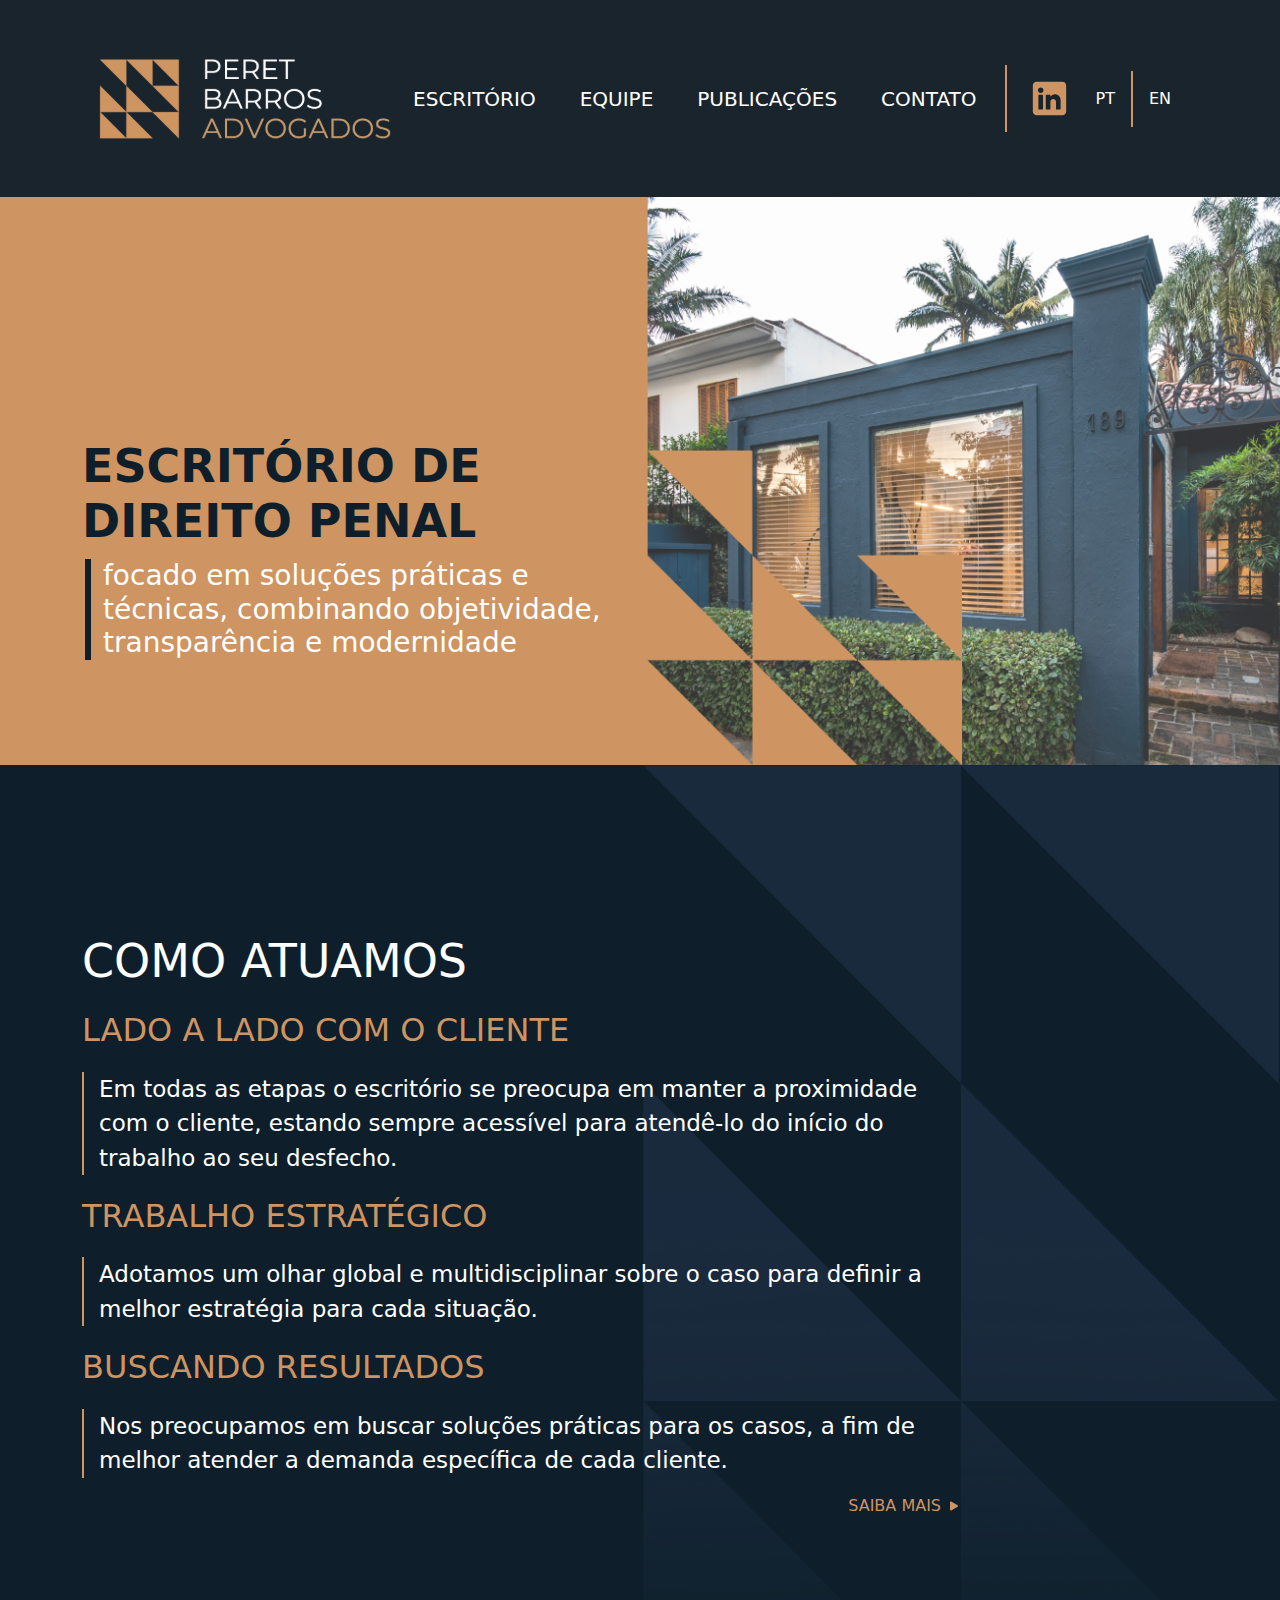
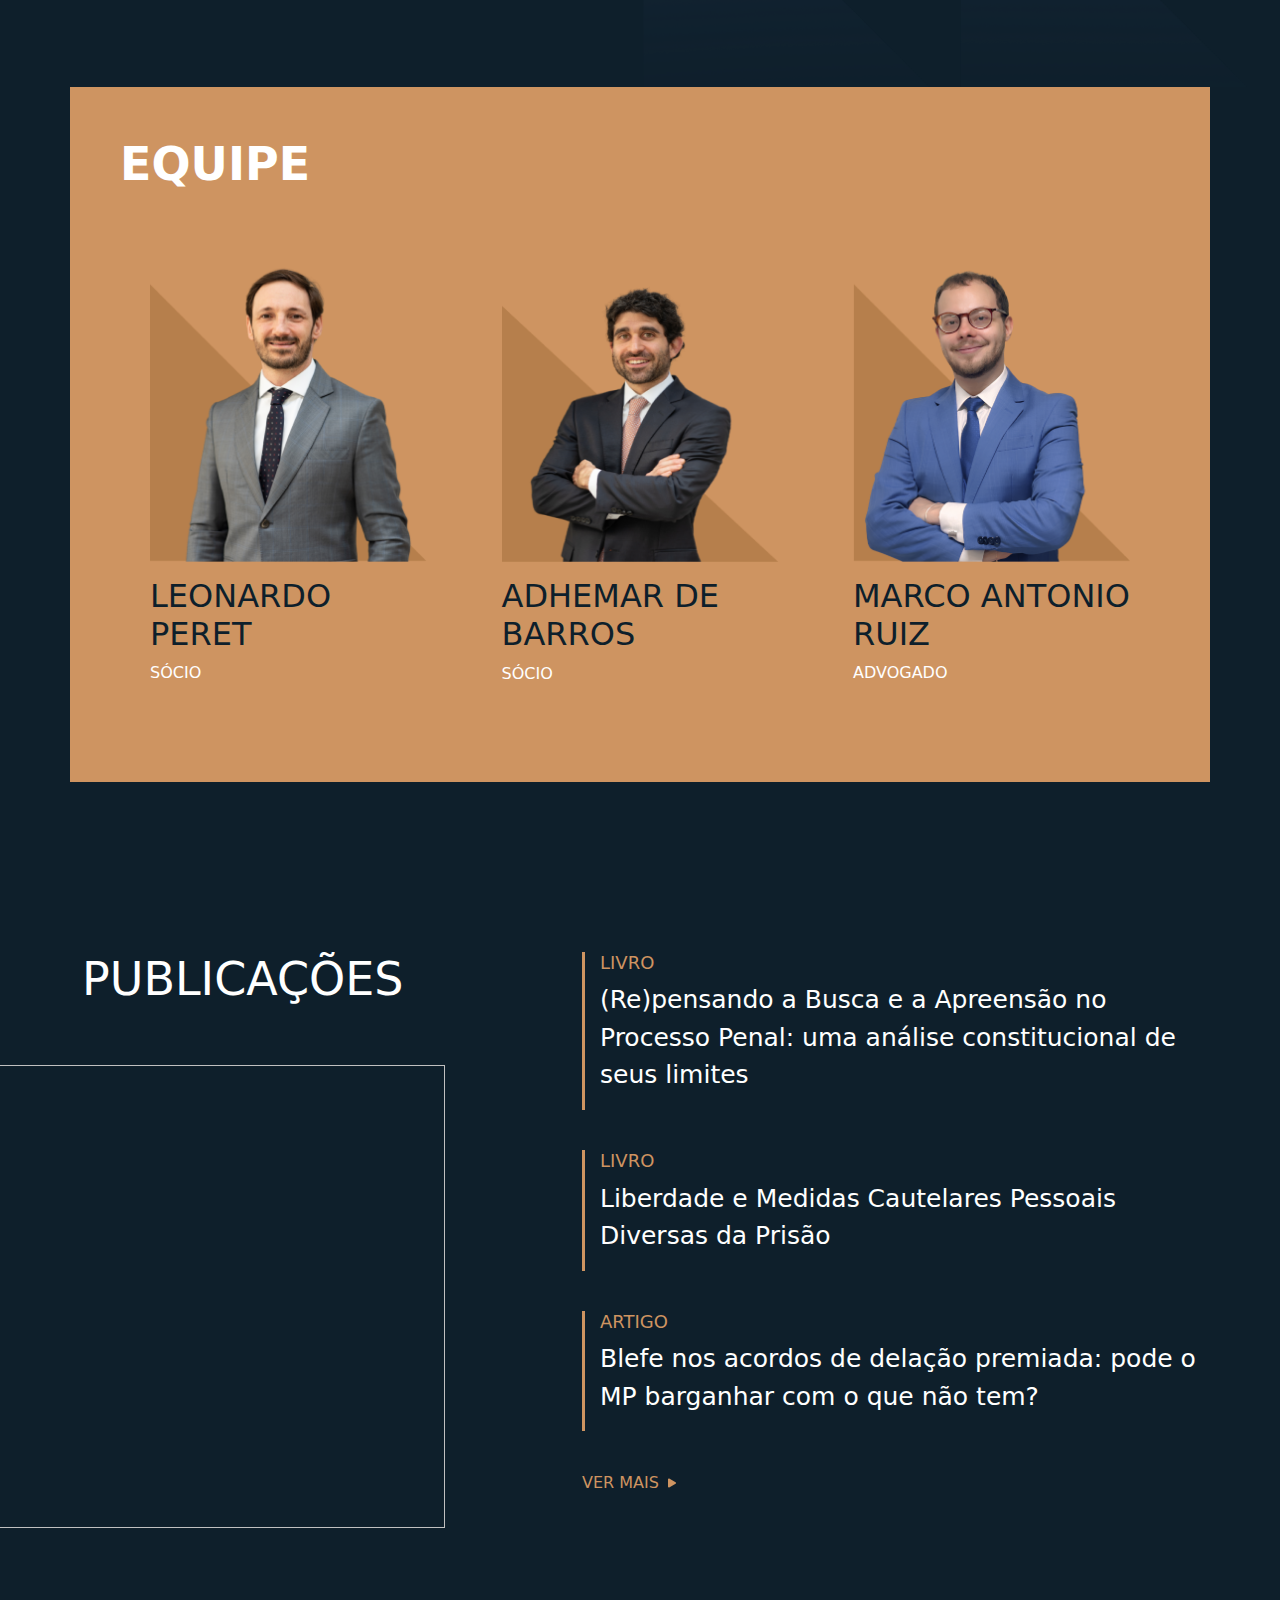
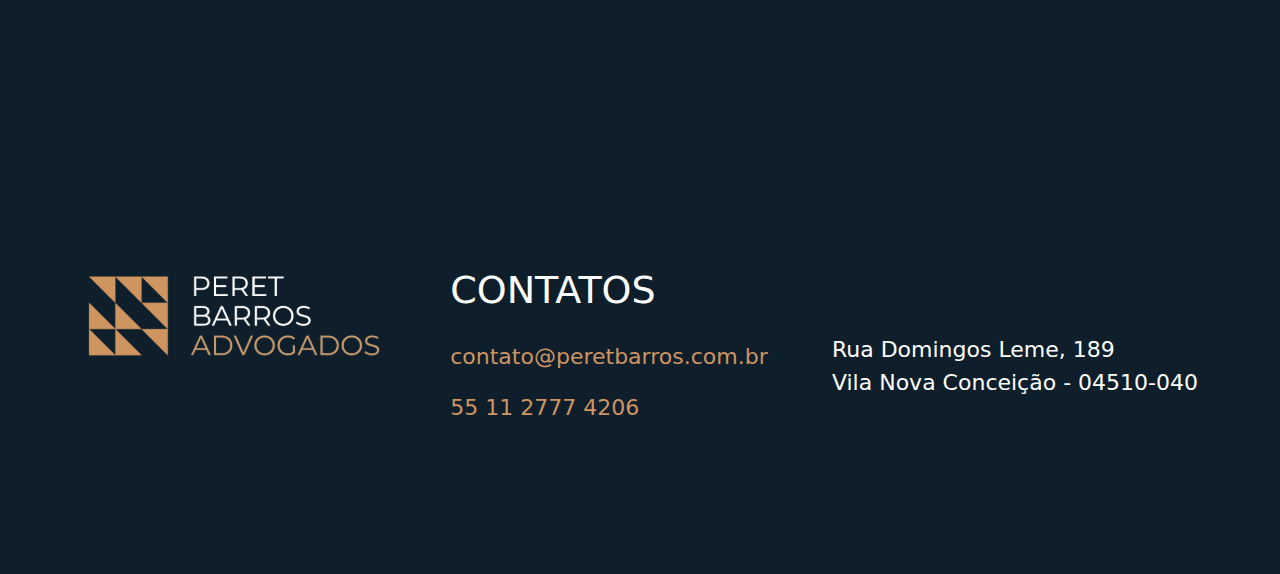
==== src/index.html @ 979190ef "feat: site" ====
<!DOCTYPE html>
<html lang="pt-br">
  <head>
    <meta charset="UTF-8" />
    <meta name="viewport" content="width=device-width, initial-scale=1.0" />
    <title>Peret e Barros Advogados</title>
    <link rel="preconnect" href="https://fonts.googleapis.com" />
    <link rel="preconnect" href="https://fonts.gstatic.com" crossorigin />
    <link
      href="https://fonts.googleapis.com/css2?family=Montserrat:ital,wght@0,100..900;1,100..900&display=swap"
      rel="stylesheet" />
    <link rel="stylesheet" href="css/menu.css" />
    <link rel="stylesheet" href="css/reset.css" />
    <link rel="stylesheet" href="css/style.css" />
    <link
      href="https://cdn.jsdelivr.net/npm/bootstrap@5.3.3/dist/css/bootstrap.min.css"
      rel="stylesheet"
      integrity="sha384-QWTKZyjpPEjISv5WaRU9OFeRpok6YctnYmDr5pNlyT2bRjXh0JMhjY6hW+ALEwIH"
      crossorigin="anonymous" />
  </head>
  <body>
    <div id="menu-container" class="menu"></div>
    <section>
      <div class="banner">
        <div class="container">
          <div class="row">
            <div class="col">
              <h1 class="title">
                Escritório de <br />
                Direito Penal
              </h1>
              <h2 class="subtitle">
                focado em soluções práticas e técnicas, combinando objetividade,
                transparência e modernidade
              </h2>
            </div>
            <div class="col"></div>
          </div>
        </div>
      </div>
    </section>
    <section class="como-atuamos">
      <div class="container" id="como-atuamos">
        <div class="items">
          <h2 class="title2">COMO ATUAMOS</h2>

          <h3 class="subtitle2">LADO A LADO COM O CLIENTE</h3>

          <p class="text">
            Em todas as etapas o escritório se preocupa em manter a proximidade
            com o cliente, estando sempre acessível para atendê-lo do início do
            trabalho ao seu desfecho.
          </p>

          <h3 class="subtitle2">TRABALHO ESTRATÉGICO</h3>

          <p class="text">
            Adotamos um olhar global e multidisciplinar sobre o caso para
            definir a melhor estratégia para cada situação.
          </p>

          <h3 class="subtitle2">BUSCANDO RESULTADOS</h3>

          <p class="text">
            Nos preocupamos em buscar soluções práticas para os casos, a fim de
            melhor atender a demanda específica de cada cliente.
          </p>

          <div class="button">
            <a href="/como-atuamos"
              >SAIBA MAIS
              <svg
                xmlns="http://www.w3.org/2000/svg"
                width="16"
                height="16"
                fill="currentColor"
                class="bi bi-play-fill"
                viewBox="0 0 16 16">
                <path
                  d="m11.596 8.697-6.363 3.692c-.54.313-1.233-.066-1.233-.697V4.308c0-.63.692-1.01 1.233-.696l6.363 3.692a.802.802 0 0 1 0 1.393" /></svg
            ></a>
          </div>
        </div>
      </div>
      <div class="equipe" id="equipe">
        <div class="container">
          <h2 class="title2">Equipe</h2>
          <div class="grupo">
            <a href="./equipe/leonardo/" class="adv">
              <img src="./img/leonardo-peret.png" alt="leonardo" />
              <h3 class="subtitle2">
                Leonardo <br />
                Peret
              </h3>
              <p class="cargo">Sócio</p>
            </a>
            <a href="./equipe/adhemar/" class="adv">
              <img src="./img/adhemar-barros.png" alt="adhemar" />
              <h3 class="subtitle2">Adhemar de Barros</h3>
              <p class="cargo">Sócio</p>
            </a>
            <a href="./equipe/marco/" class="adv">
              <img src="./img/marco-antonio.png" alt="marco antonio" />
              <h3 class="subtitle2">Marco Antonio Ruiz</h3>
              <p class="cargo">Advogado</p>
            </a>
          </div>
        </div>
      </div>

      <div class="publicacoes" id="publicacoes">
        <div class="container">
          <div class="row">
            <div class="col pub">
              <h2 class="title2">Publicações</h2>
              <img src="./img/vector.png" alt="" width="463" height="463" />
            </div>

            <div class="col grupo">
              <div class="livro">
                <h3 class="subtitle2">LIVRO</h3>
                <p class="nome">
                  (Re)pensando a Busca e a Apreensão no Processo Penal: uma
                  análise constitucional de seus limites
                </p>
              </div>
              <div class="livro">
                <h3 class="subtitle2">LIVRO</h3>
                <p class="nome">
                  Liberdade e Medidas Cautelares Pessoais Diversas da Prisão
                </p>
              </div>
              <div class="livro">
                <h3 class="subtitle2">ARTIGO</h3>
                <p class="nome">
                  Blefe nos acordos de delação premiada: pode o MP barganhar com
                  o que não tem?
                </p>
              </div>

              <div class="button">
                <a href="/publicacoes"
                  >VER MAIS
                  <svg
                    xmlns="http://www.w3.org/2000/svg"
                    width="16"
                    height="16"
                    fill="currentColor"
                    class="bi bi-play-fill"
                    viewBox="0 0 16 16">
                    <path
                      d="m11.596 8.697-6.363 3.692c-.54.313-1.233-.066-1.233-.697V4.308c0-.63.692-1.01 1.233-.696l6.363 3.692a.802.802 0 0 1 0 1.393" /></svg
                ></a>
              </div>
            </div>
          </div>
        </div>
      </div>
    </section>

    <footer class="footer" id="contato">
      <div class="container">
        <div>
          <a href="/"><img src="./img/logo.svg" height="96px" alt="logo" /></a>
        </div>
        <div>
          <h3 class="title2">CONTATOS</h3>
          <a href="mailto:contato@peretbarros.com.br" class="contato"
            >contato@peretbarros.com.br</a
          >
          <a href="tel:+551127774206" class="contato">55 11 2777 4206</a>
        </div>
        <div>
          <p class="endereco">
            Rua Domingos Leme, 189 <br />
            Vila Nova Conceição - 04510-040
          </p>
        </div>
      </div>
    </footer>

    <script src="menu.js"></script>
    <script
      src="https://cdn.jsdelivr.net/npm/bootstrap@5.3.3/dist/js/bootstrap.bundle.min.js"
      integrity="sha384-YvpcrYf0tY3lHB60NNkmXc5s9fDVZLESaAA55NDzOxhy9GkcIdslK1eN7N6jIeHz"
      crossorigin="anonymous"></script>
  </body>
</html>
---- src/css/menu.css ----
#menu {
  display: flex;
  justify-content: space-between;
  align-items: center;

  background-color: #1a242d;
  height: 197px;
  align-items: center;
  padding: 0px 93px;
  overflow-x: hidden;
}

.items-block ul {
  display: flex;
  gap: 12px;
  list-style: none;
  margin: 0;
  padding: 0;
}

.items-block li {
  cursor: pointer;
  padding: 1rem;
  color: white;
  cursor: pointer;
  text-align: center;
  font-size: 20px;
  align-self: center;
}

.items-block {
  flex: 2;
  display: flex;
  justify-content: flex-end;
}

.items-block li:hover {
  border-bottom: 2px solid #ce9461;
}

.logo-block {
  flex: 1;
  display: flex;
  justify-content: flex-start;
}

.logo img {
  height: 96px;
}

.linkedin-logo {
  border-left: 2px solid #ce9461;
  padding-left: 25px !important;
}
.linkedin-logo:hover {
  border-bottom: none !important;
}

.items-block li a {
  text-decoration: none;
  color: inherit;
  align-items: center;
}

.pt,
.en {
  font-size: 16px !important;
}

.pt {
  border-right: 2px solid #ce9461;
  margin-left: -15px;
}

.en {
  margin-left: -12px;
}

@media only screen and (max-width: 1200px) {
  #menu {
    padding: 0 14px;
  }
  .menu-item,
  .linkedin-logo {
    display: none;
  }
}

@media only screen and (max-width: 600px) {
  .logo img {
    height: 51px !important;
  }
  #menu {
    height: 85px;
  }
}
---- src/css/style.css ----
.banner {
  background-image: url(../img/Banner.png);
  height: 568px;
  background-repeat: no-repeat;
  background-size: cover;
  padding: 97px 0px;
  align-items: start;
  justify-content: end;
  display: flex;
  flex-direction: column;
}

.banner .title {
  font-size: 46px;
  font-weight: 600;
  color: #0e1f2b;
  text-transform: uppercase;
}

.title2 {
  font-size: 46px;
  font-weight: 600;
  color: white;
  text-transform: uppercase;
}

.banner .subtitle {
  font-size: 28px;
  color: white;
  border-left: 6px solid #0e1f2b;
  padding-left: 12px;
  margin-left: 3px;
  margin-top: 10px;
  font-weight: 400;
}

.como-atuamos {
  background-color: #0e1f2b;
  background-image: url(../img/backgroundpattern.png);
  background-repeat: no-repeat;
  background-position: top right;
  padding-bottom: 170px;
}

.como-atuamos .container .items .title2 {
  padding-top: 169px;
  font-weight: 400;
}

.subtitle2 {
  font-size: 32px;
}

.como-atuamos .container .items .subtitle2 {
  color: #ce9461;
  text-transform: uppercase;
  margin-top: 22px;
  font-weight: 400;
}

.como-atuamos .container .items .text {
  border-left: 2px solid #ce9461;
  padding-left: 15px;
  color: white;
  margin-top: 22px;
  font-weight: 400;
  font-size: 23px;
  max-width: 880px;
}

.como-atuamos .container .items .button {
  width: 880px;
}
.como-atuamos .container .items .button a {
  color: #ce9461;
  text-decoration: none;
  display: flex;
  align-items: center;
  justify-content: flex-end;
  gap: 5px;
}

.equipe {
  background-color: #0e1f2b;
}

.equipe .container {
  background-color: #ce9461;
  margin-top: 169px;
  padding: 50px;
}

.equipe .container .grupo {
  padding: 30px;
  display: flex;
  justify-content: space-between;
  align-items: start;
  text-decoration: none !important;
  flex-wrap: wrap;
}
.equipe .container .grupo .adv {
  text-decoration: none;
}

.equipe .container .grupo .adv img {
  max-height: 332px;
  width: 277px;
  display: flex;
  justify-content: end;
}

.equipe .container .grupo .adv h3 {
  color: #0e1f2b;
  font-weight: 400;
  max-width: 277px;
  text-transform: uppercase;
  margin-top: 15px;
  text-decoration: none !important;
}

.equipe .container .grupo .adv p {
  color: white;
  font-weight: 400;
  max-width: 17px;
  text-transform: uppercase;
  text-decoration: none !important;
}

.publicacoes {
  padding: 170px 0;
}

.publicacoes .container .row .pub {
  max-width: 500px;
}
.publicacoes .container .row .col .title2 {
  font-weight: 400;
  justify-content: flex-end;
}

.publicacoes .container .row .col img {
  margin-top: 50px;
  transform: translate(-100px);
}
.publicacoes .container .row .grupo {
  display: flex;
  flex-direction: column;
  gap: 40px;
}

.publicacoes .container .row .grupo .livro {
  border-left: 3px solid #ce9461;
  padding-left: 15px;
  align-items: center;
  height: fit-content;
}

.publicacoes .container .row .grupo .button a {
  color: #ce9461;
  text-decoration: none;
  display: flex;
  align-items: center;
  justify-content: flex-start;
  gap: 5px;
}

.publicacoes .container .row .grupo .livro .subtitle2 {
  color: #ce9461;
  font-size: 18px;
  text-transform: uppercase;
}

.publicacoes .container .row .grupo .livro .nome {
  color: white;
  font-size: 25px;
}

.footer {
  background-color: #0e1f2b;
  margin: none !important;
  padding-bottom: 150px;
}

.footer .container {
  display: flex;
  flex-wrap: wrap;
  justify-content: space-between;
}

.footer .container div .title2 {
  font-size: 38px;
  font-weight: 400;
}

.footer .container div {
  display: flex;
  flex-direction: column;
  gap: 18px;
}

.footer .container div .contato {
  text-decoration: none;
  color: #ce9461;
  font-size: 22px;
}

.footer .container div .endereco {
  color: white;
  font-size: 22px;
  margin-top: 65px;
}

@media only screen and (max-width: 900px) {
  .footer .container {
    gap: 20px;
  }
  .publicacoes .container .row .pub {
    width: auto;
  }

  .como-atuamos .container .items .button {
    width: 100%;
  }
  .como-atuamos .container .items .button a {
    justify-content: center;
  }
  .title2 {
    font-size: 22px;
  }
  .title {
    font-size: 20px !important;
  }
  .subtitle {
    font-size: 12px !important;
  }
  .banner {
    max-height: 200px;
    padding: 0;
  }

  .banner .container .row {
    flex-wrap: wrap;
  }
  .como-atuamos .container .items .subtitle2 {
    font-size: 18px;
  }
  .como-atuamos .container .items .text,
  .publicacoes .container .row .grupo .livro .nome,
  .footer .container div .contato {
    font-size: 14px;
  }
  .equipe .container {
    padding: 10px 18px;
    margin-top: 80px;
  }
  .equipe .container .grupo .adv h3,
  .footer .container div .title2 {
    font-size: 20px;
  }
  .como-atuamos .container .items .title2 {
    padding-top: 80px;
  }
  .como-atuamos,
  .footer {
    padding-bottom: 80px;
  }
  .publicacoes {
    padding: 80px 0;
  }
  .footer .container div .endereco {
    margin-top: 0px;
    font-size: 14px;
  }
  .footer .container div {
    gap: 5px;
  }
  .equipe .container .grupo {
    padding: 0px;
  }
}

@media only screen and (max-width: 600px) {
  .publicacoes .container .row .pub {
    overflow-x: hidden;
  }
}
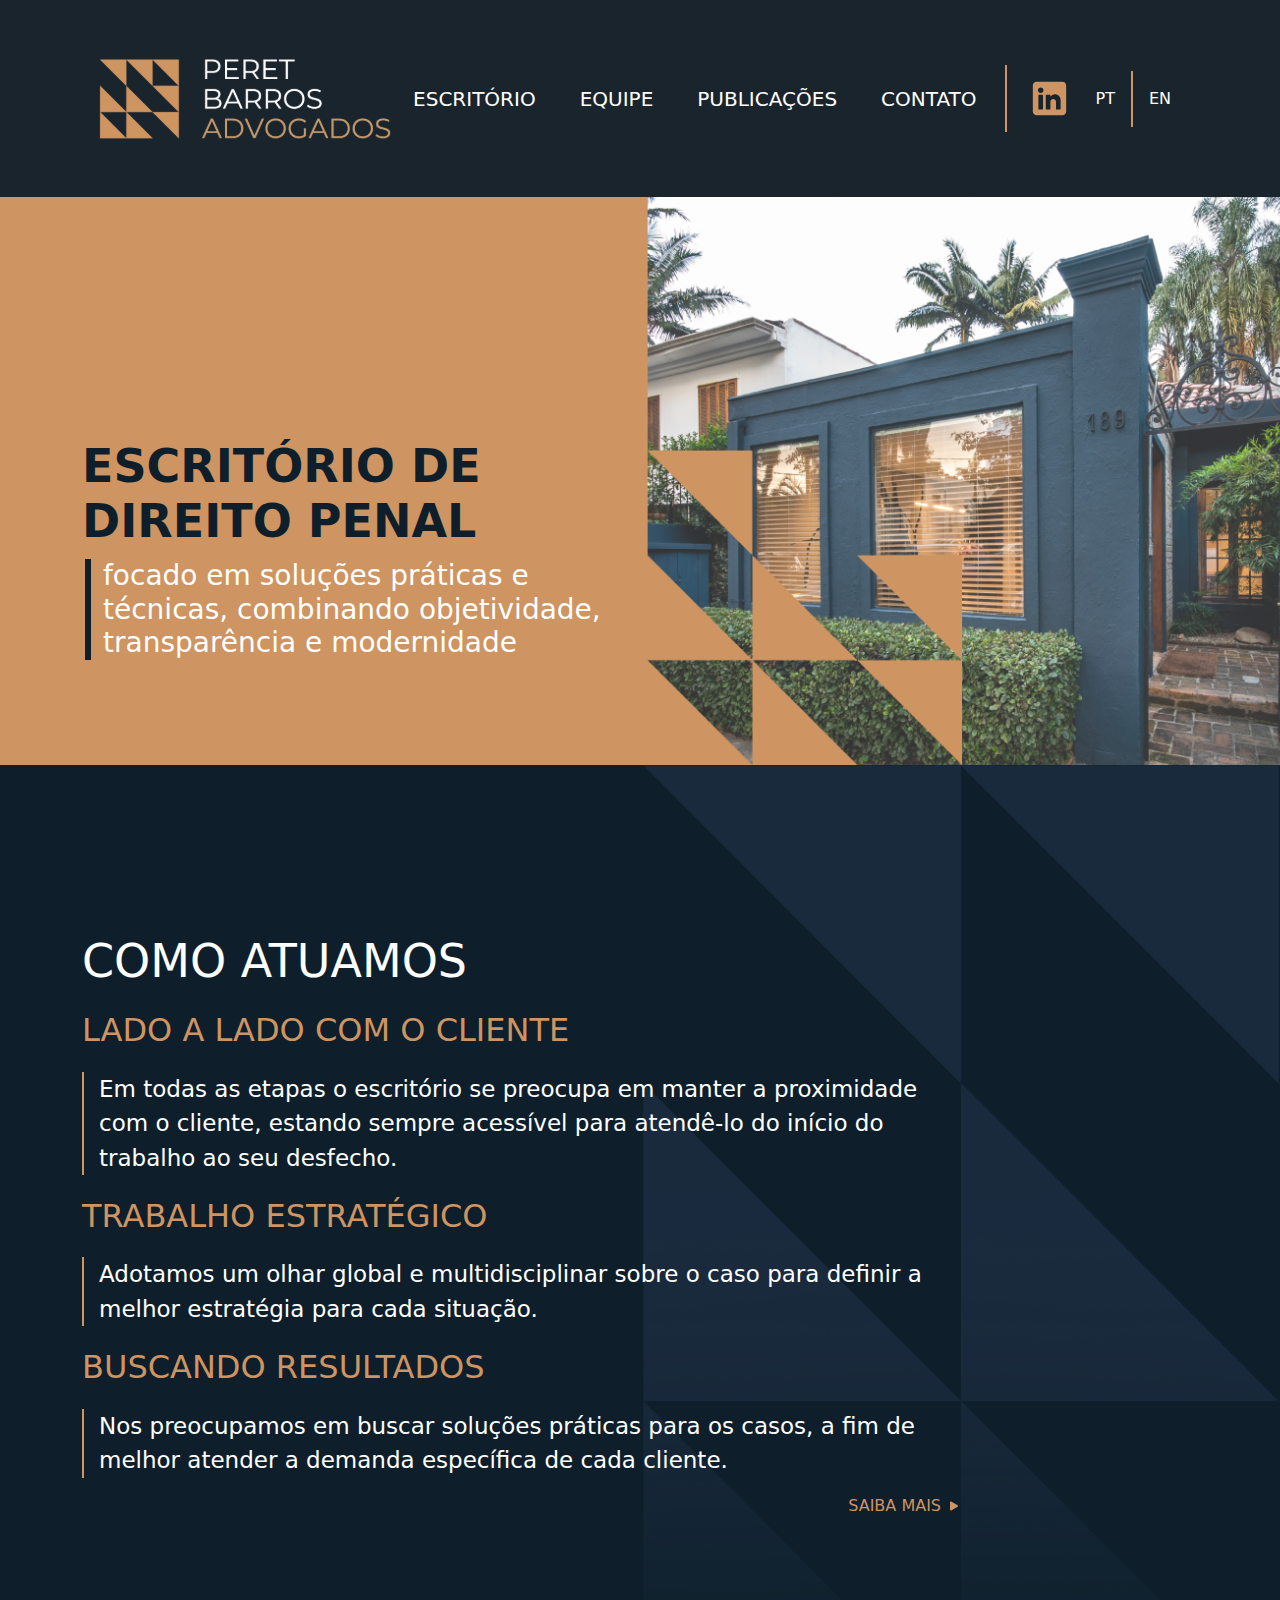
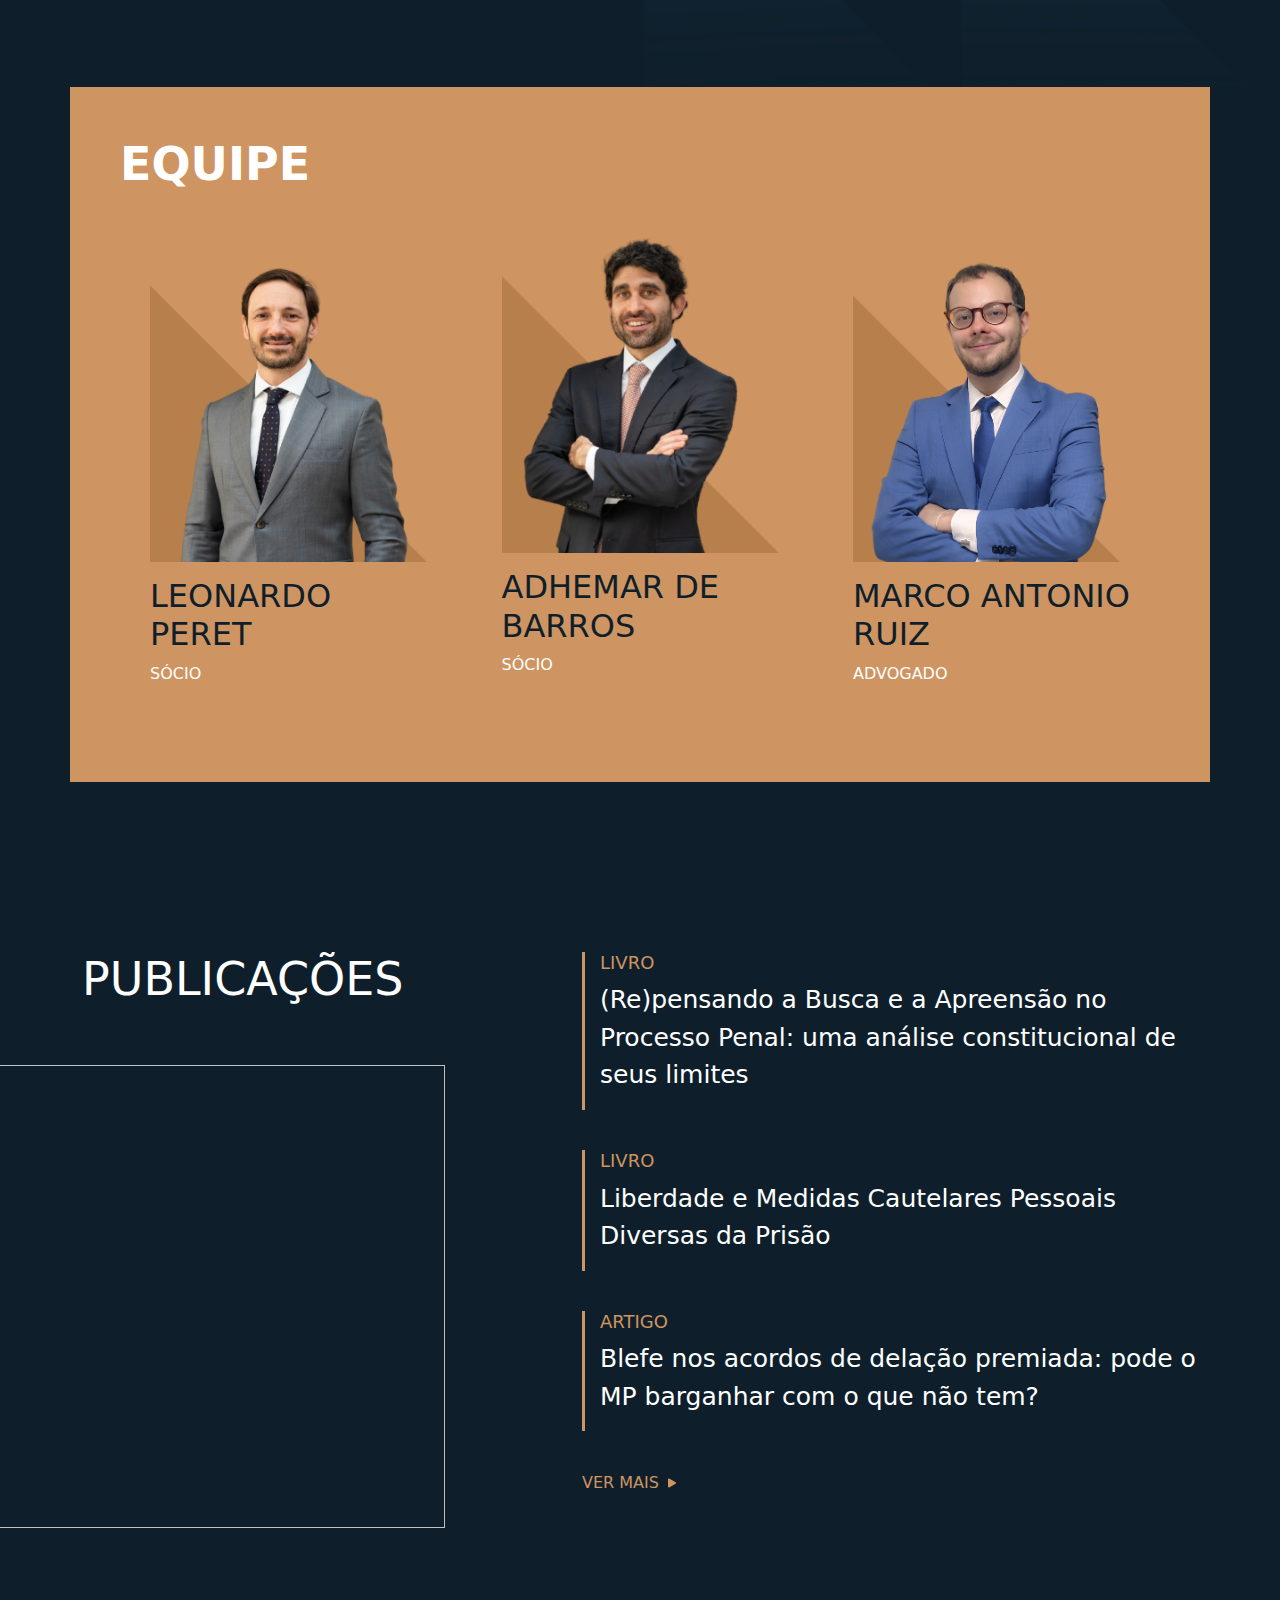
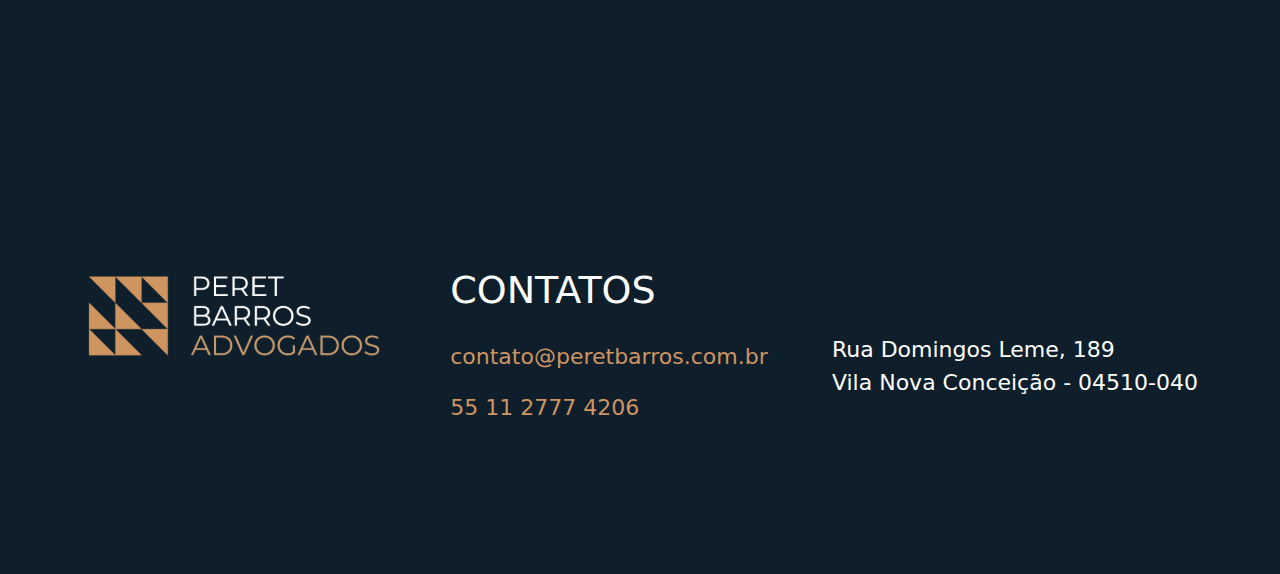
==== commit 4ad8521a: "feat: ajustes imagens" ====
--- a/src/index.html
+++ b/src/index.html
@@ -17,6 +17,7 @@
       rel="stylesheet"
       integrity="sha384-QWTKZyjpPEjISv5WaRU9OFeRpok6YctnYmDr5pNlyT2bRjXh0JMhjY6hW+ALEwIH"
       crossorigin="anonymous" />
+    <link rel="shortcut icon" href="img/favicon.ico" />
   </head>
   <body>
     <div id="menu-container" class="menu"></div>
@@ -87,7 +88,7 @@
           <h2 class="title2">Equipe</h2>
           <div class="grupo">
             <a href="./equipe/leonardo/" class="adv">
-              <img src="./img/leonardo-peret.png" alt="leonardo" />
+              <img src="./img/Leonardo.png" alt="leonardo" />
               <h3 class="subtitle2">
                 Leonardo <br />
                 Peret
@@ -95,12 +96,12 @@
               <p class="cargo">Sócio</p>
             </a>
             <a href="./equipe/adhemar/" class="adv">
-              <img src="./img/adhemar-barros.png" alt="adhemar" />
+              <img src="./img/Adhemar.png" alt="adhemar" />
               <h3 class="subtitle2">Adhemar de Barros</h3>
               <p class="cargo">Sócio</p>
             </a>
             <a href="./equipe/marco/" class="adv">
-              <img src="./img/marco-antonio.png" alt="marco antonio" />
+              <img src="./img/Marco.png" alt="marco antonio" />
               <h3 class="subtitle2">Marco Antonio Ruiz</h3>
               <p class="cargo">Advogado</p>
             </a>
--- a/src/css/style.css
+++ b/src/css/style.css
@@ -107,6 +107,7 @@
   width: 277px;
   display: flex;
   justify-content: end;
+  object-fit: cover;
 }
 
 .equipe .container .grupo .adv h3 {
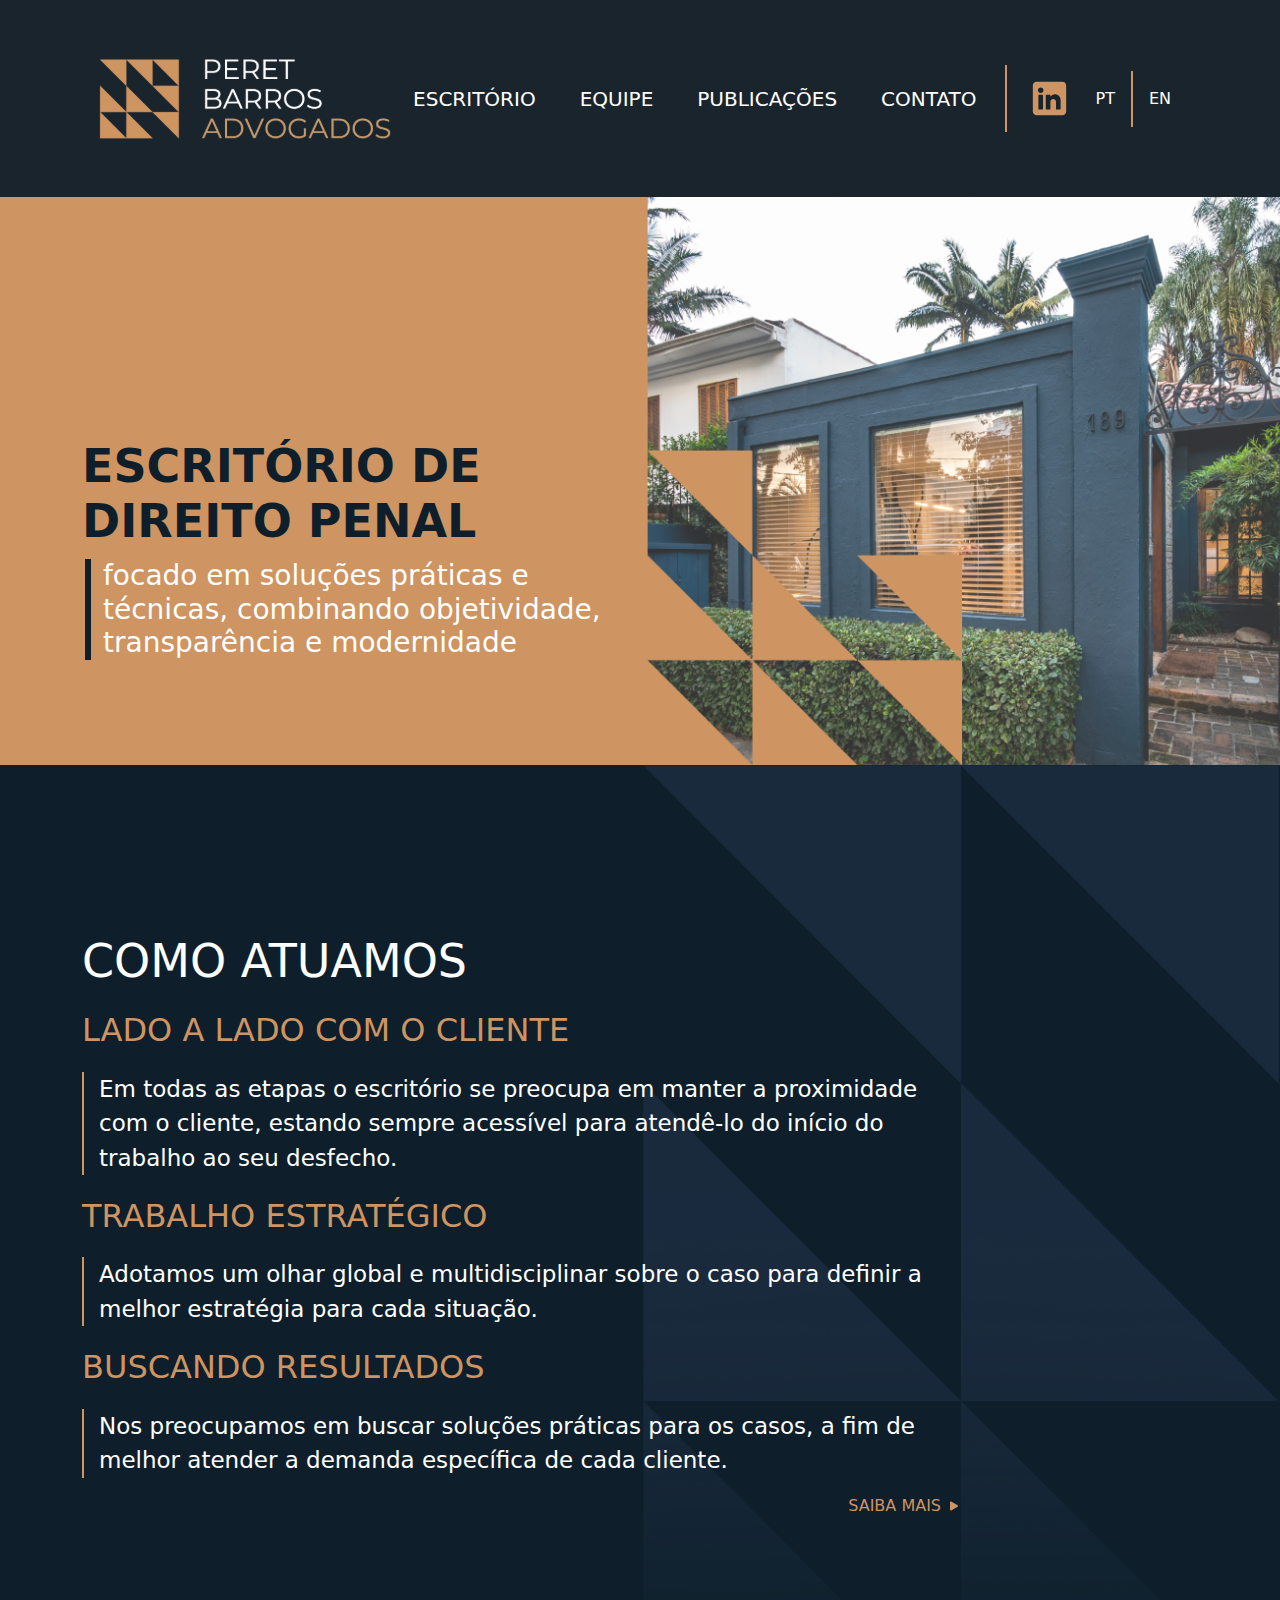
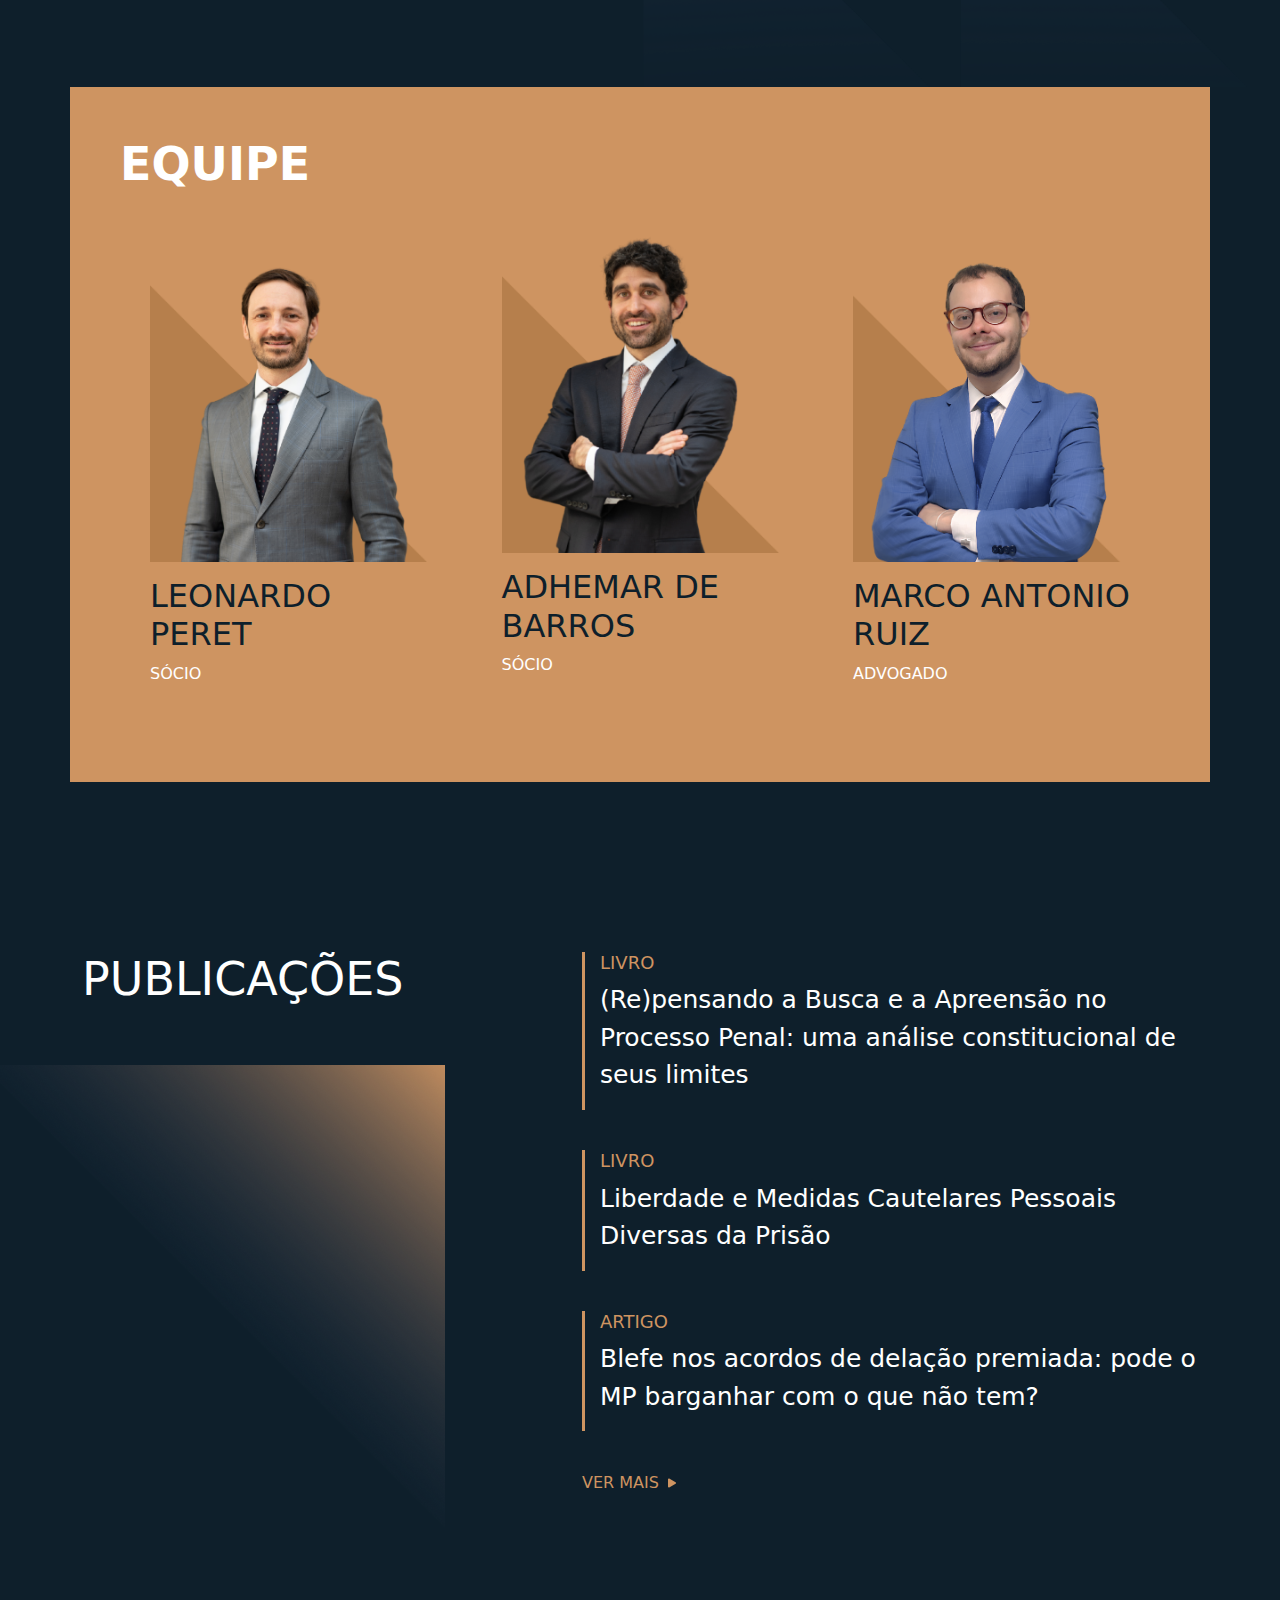
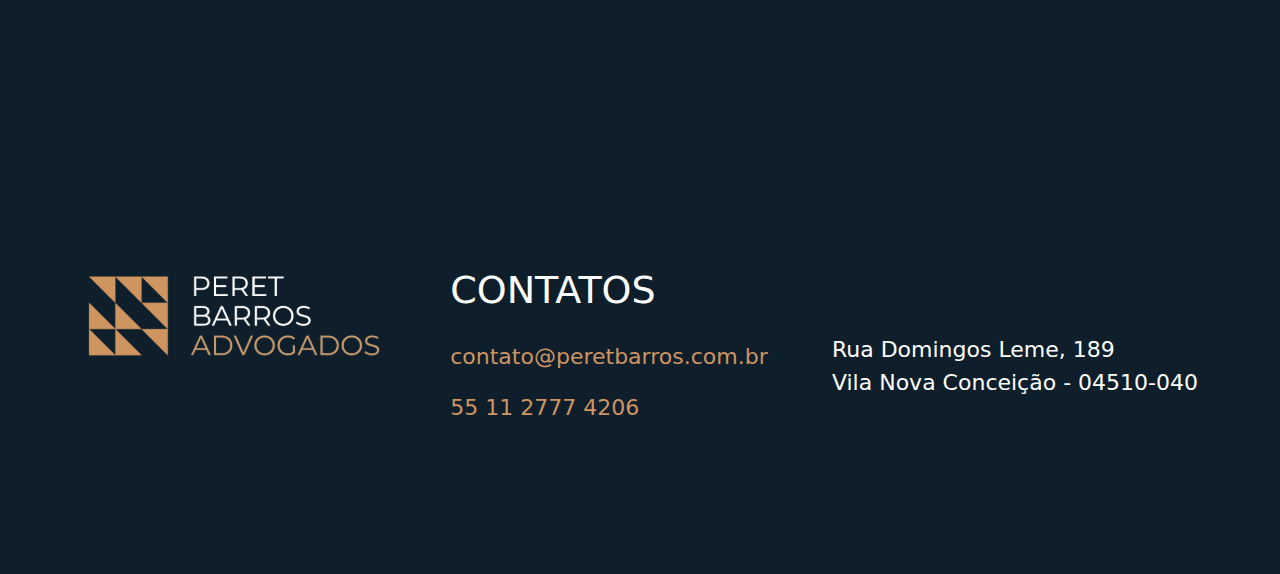
==== commit 47785670: "ajuste" ====
--- a/src/index.html
+++ b/src/index.html
@@ -114,7 +114,7 @@
           <div class="row">
             <div class="col pub">
               <h2 class="title2">Publicações</h2>
-              <img src="./img/vector.png" alt="" width="463" height="463" />
+              <img src="./img/Vector.png" alt="" width="463" height="463" />
             </div>
 
             <div class="col grupo">
--- a/src/css/style.css
+++ b/src/css/style.css
@@ -216,15 +216,13 @@
     gap: 20px;
   }
   .publicacoes .container .row .pub {
-    width: auto;
+    max-width: 42vw;
   }
 
   .como-atuamos .container .items .button {
     width: 100%;
   }
-  .como-atuamos .container .items .button a {
-    justify-content: center;
-  }
+
   .title2 {
     font-size: 22px;
   }
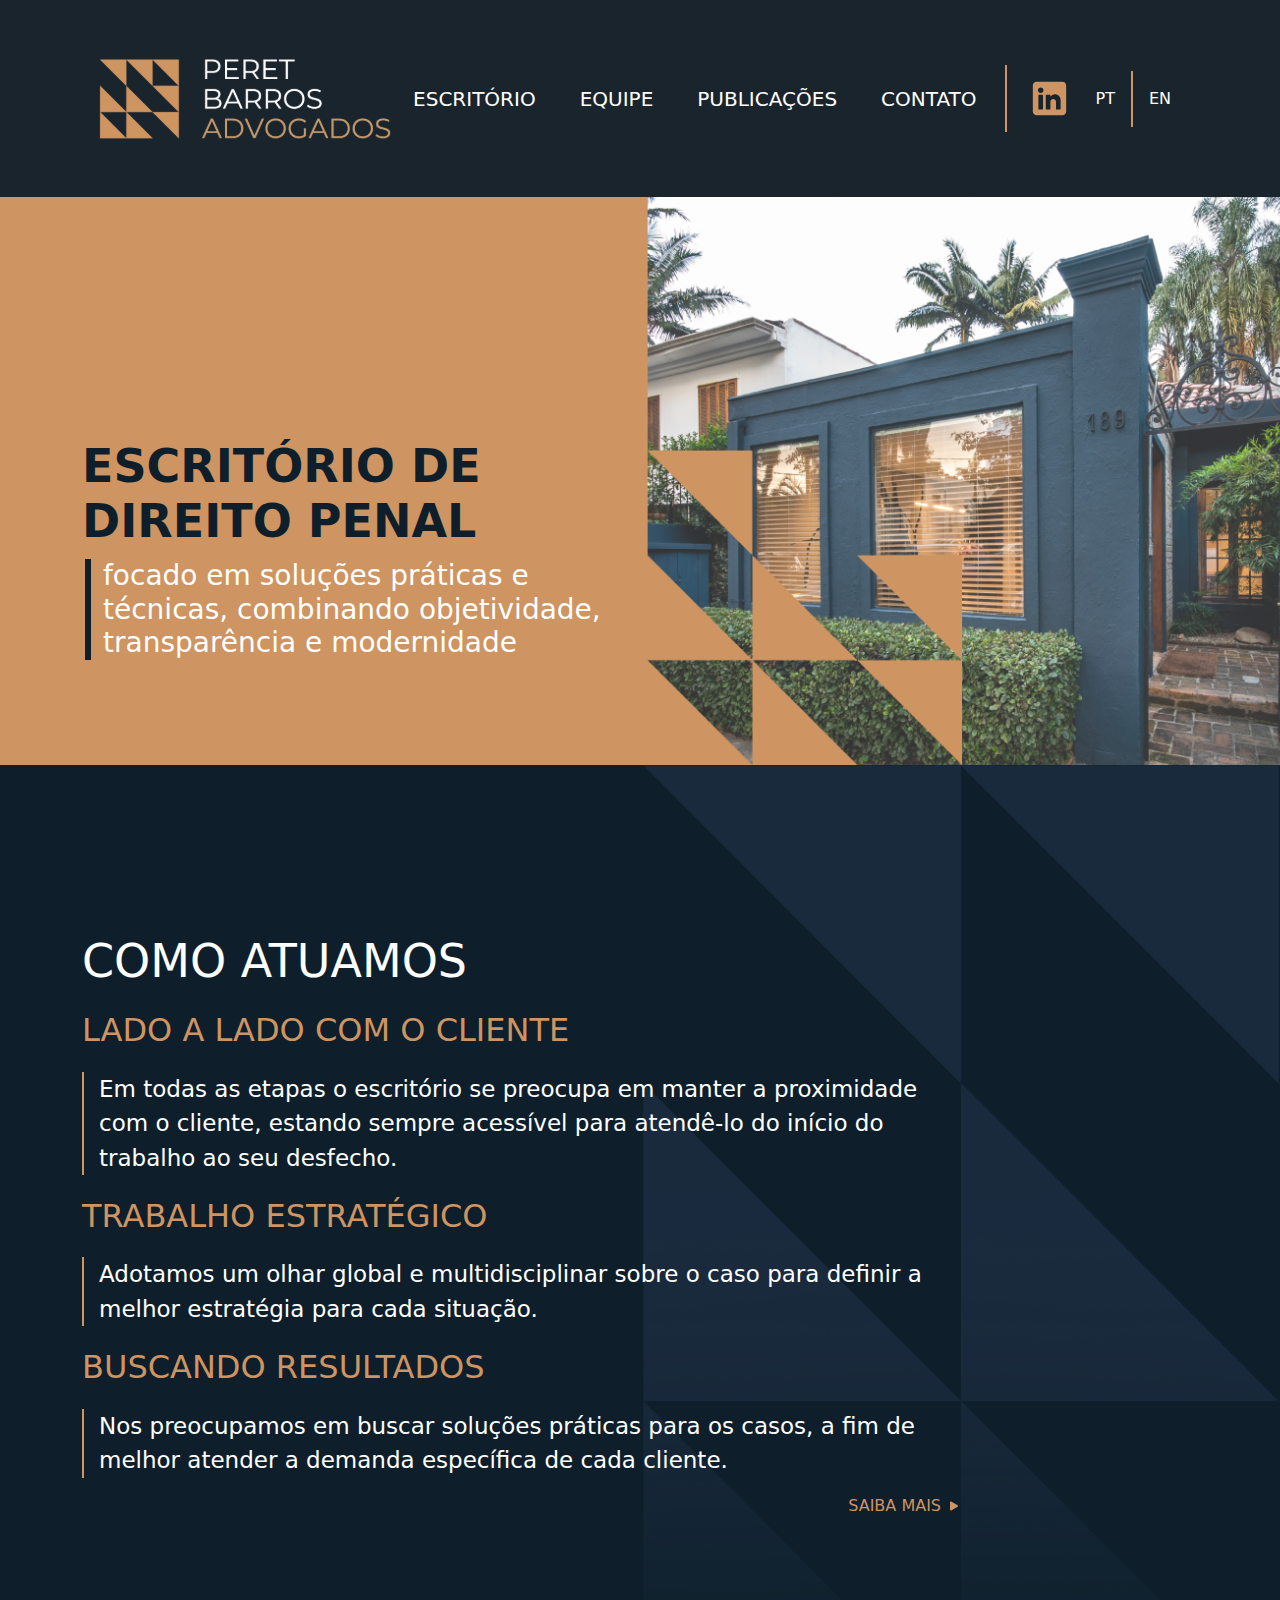
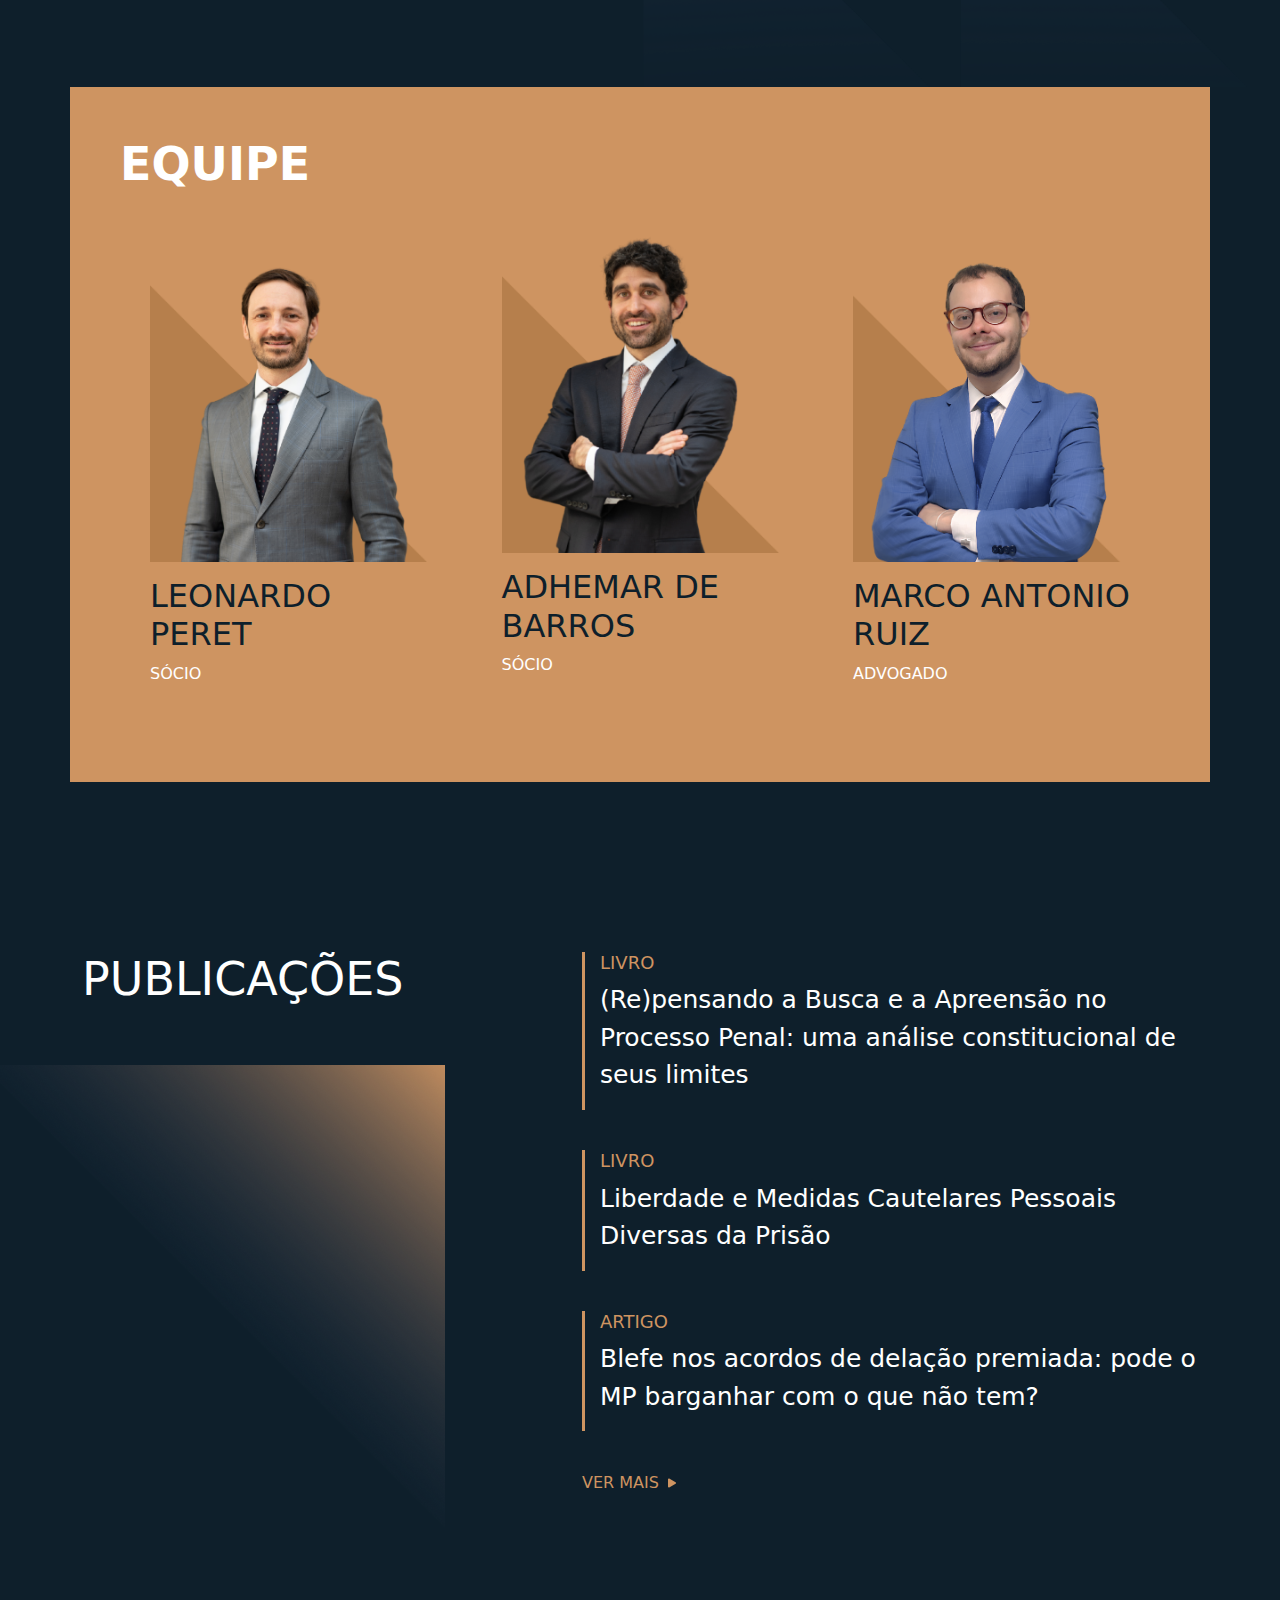
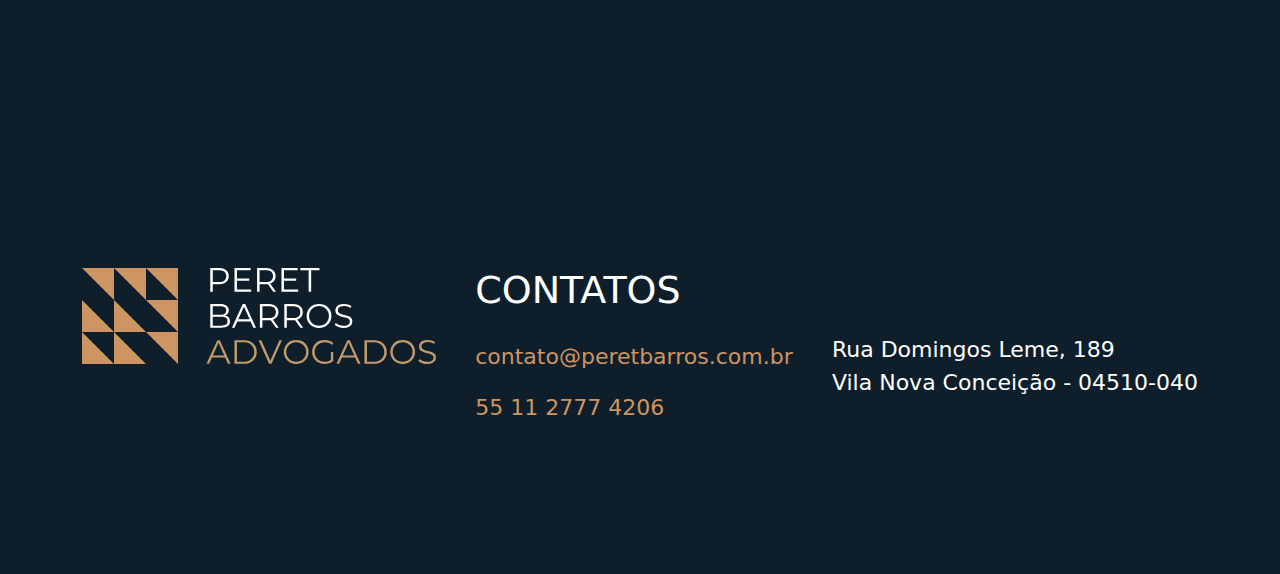
==== commit fa55128e: "feat: ajuste" ====
--- a/src/index.html
+++ b/src/index.html
@@ -162,7 +162,9 @@
     <footer class="footer" id="contato">
       <div class="container">
         <div>
-          <a href="/"><img src="./img/logo.svg" height="96px" alt="logo" /></a>
+          <a href="/"
+            ><img src="./img/logoAdv.svg" height="96px" alt="logo"
+          /></a>
         </div>
         <div>
           <h3 class="title2">CONTATOS</h3>
--- a/src/css/style.css
+++ b/src/css/style.css
@@ -274,6 +274,7 @@
     gap: 5px;
   }
   .equipe .container .grupo {
+    justify-content: space-around;
     padding: 0px;
   }
 }
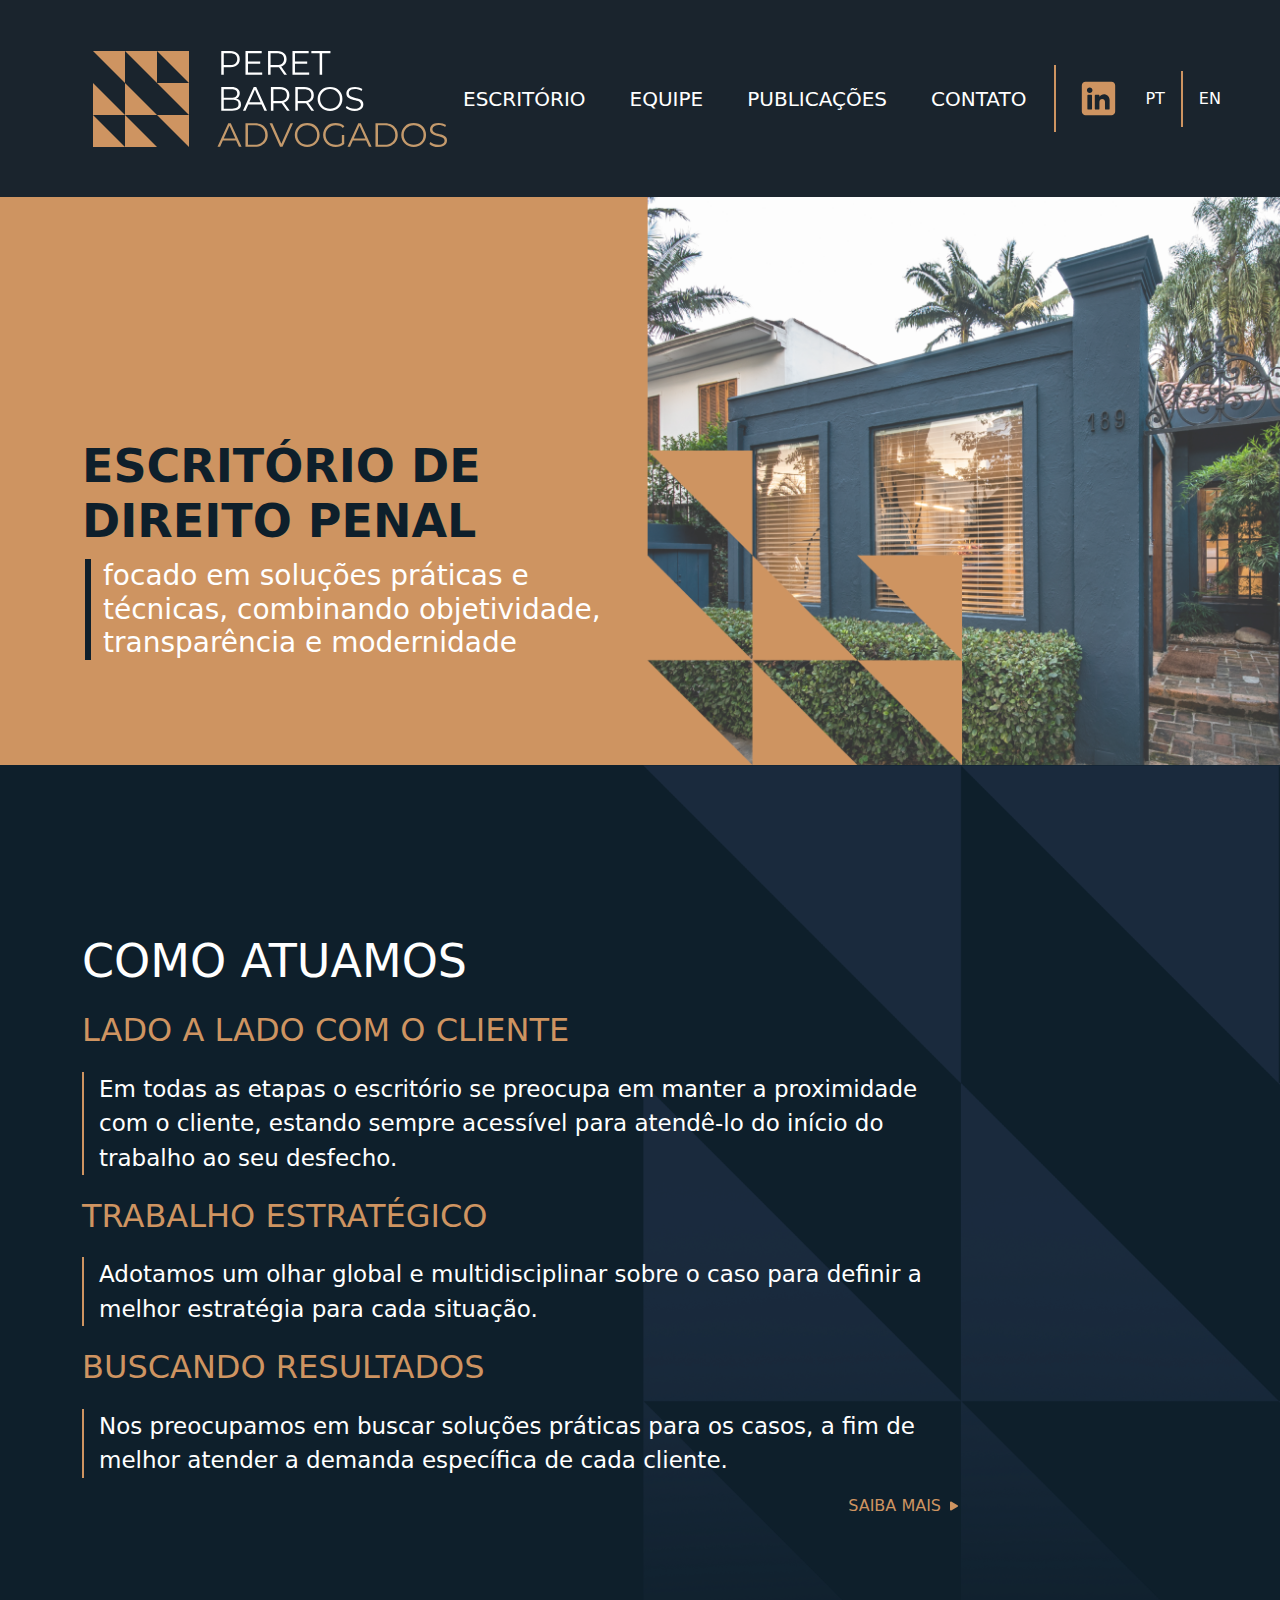
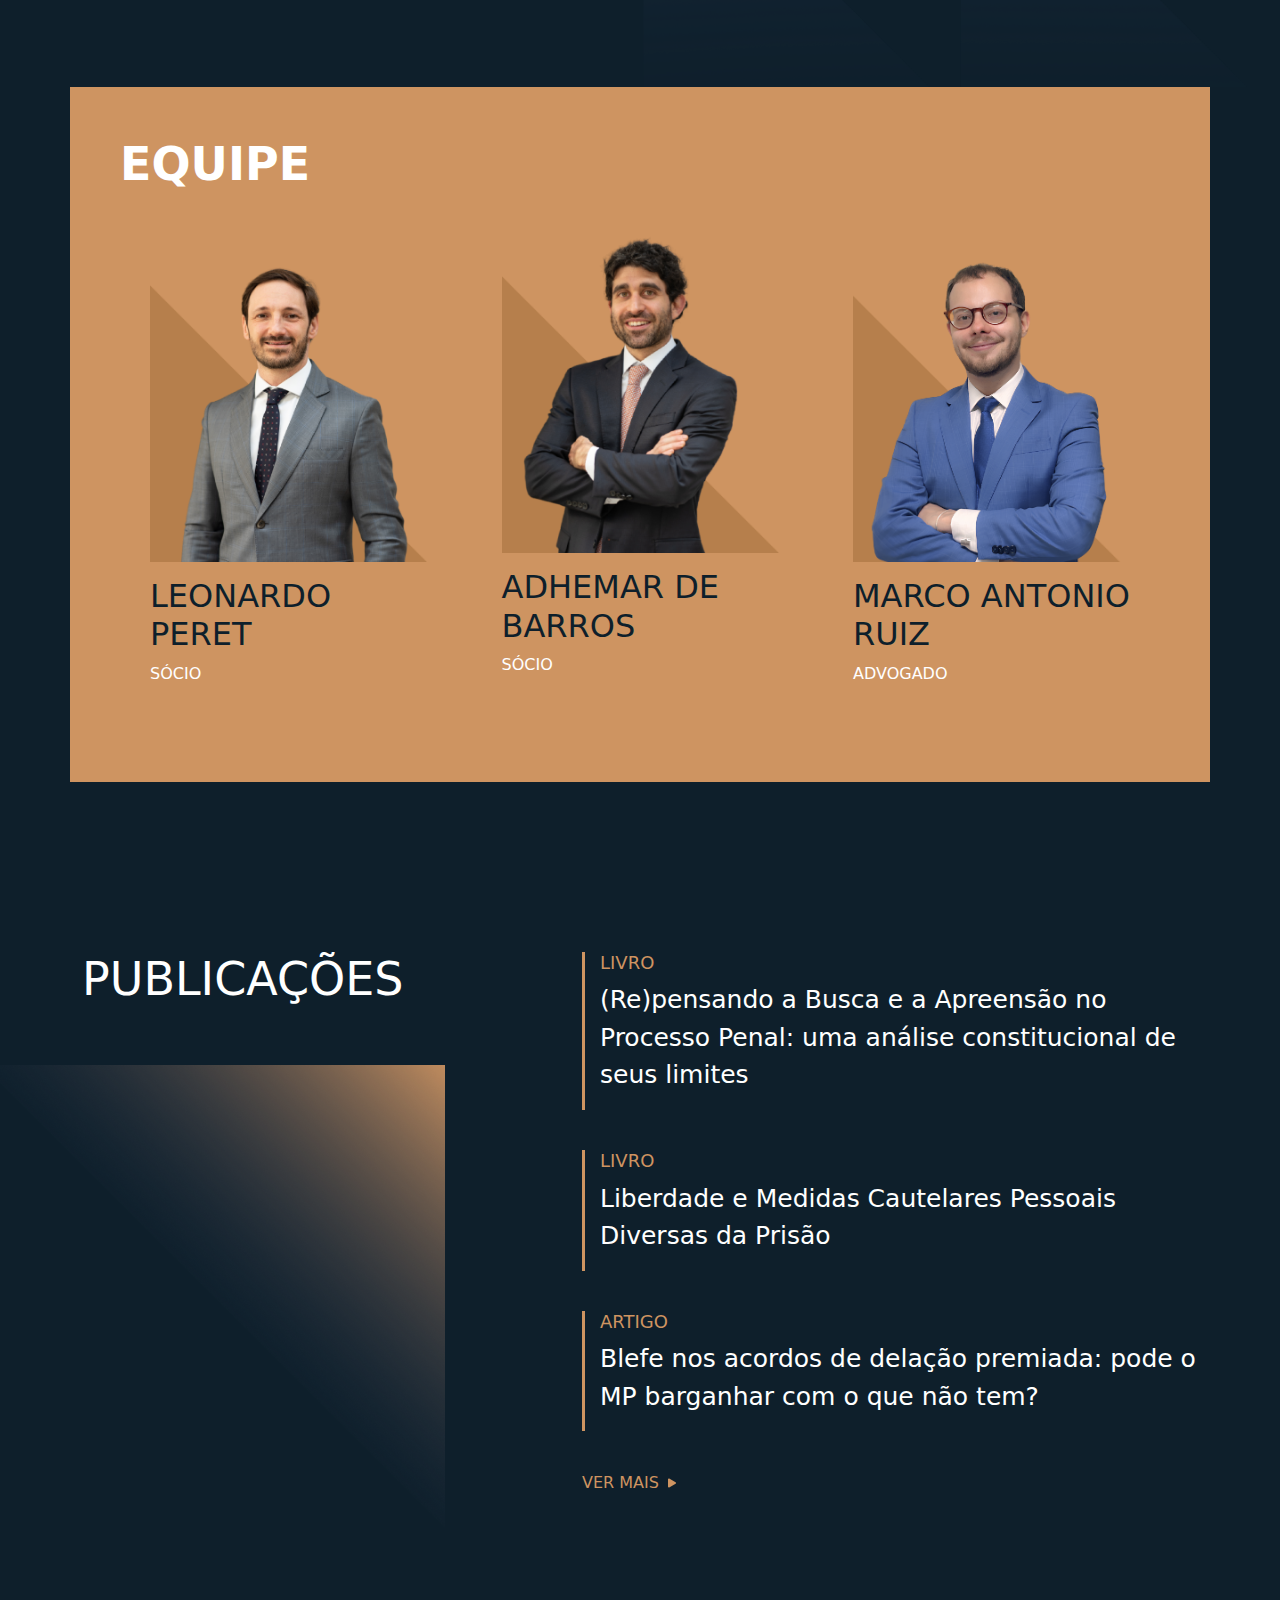
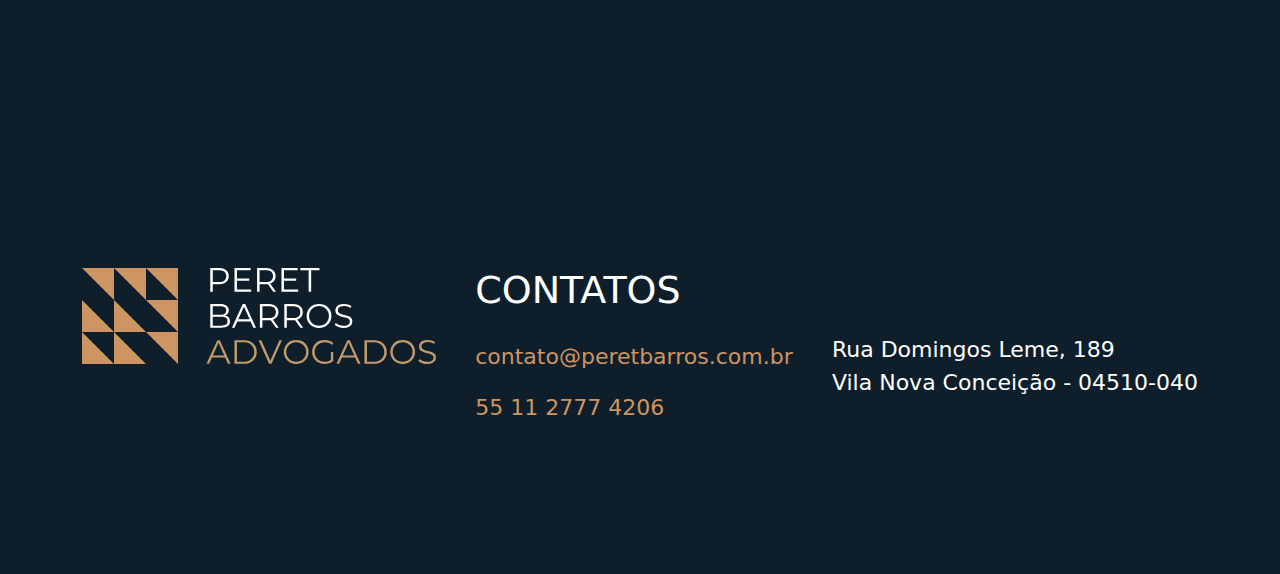
==== commit e7546614: "feat: ajuste url" ====
--- a/src/index.html
+++ b/src/index.html
@@ -68,7 +68,7 @@
           </p>
 
           <div class="button">
-            <a href="/como-atuamos"
+            <a href="/como-atuamos/"
               >SAIBA MAIS
               <svg
                 xmlns="http://www.w3.org/2000/svg"
@@ -140,7 +140,7 @@
               </div>
 
               <div class="button">
-                <a href="/publicacoes"
+                <a href="/publicacoes/"
                   >VER MAIS
                   <svg
                     xmlns="http://www.w3.org/2000/svg"
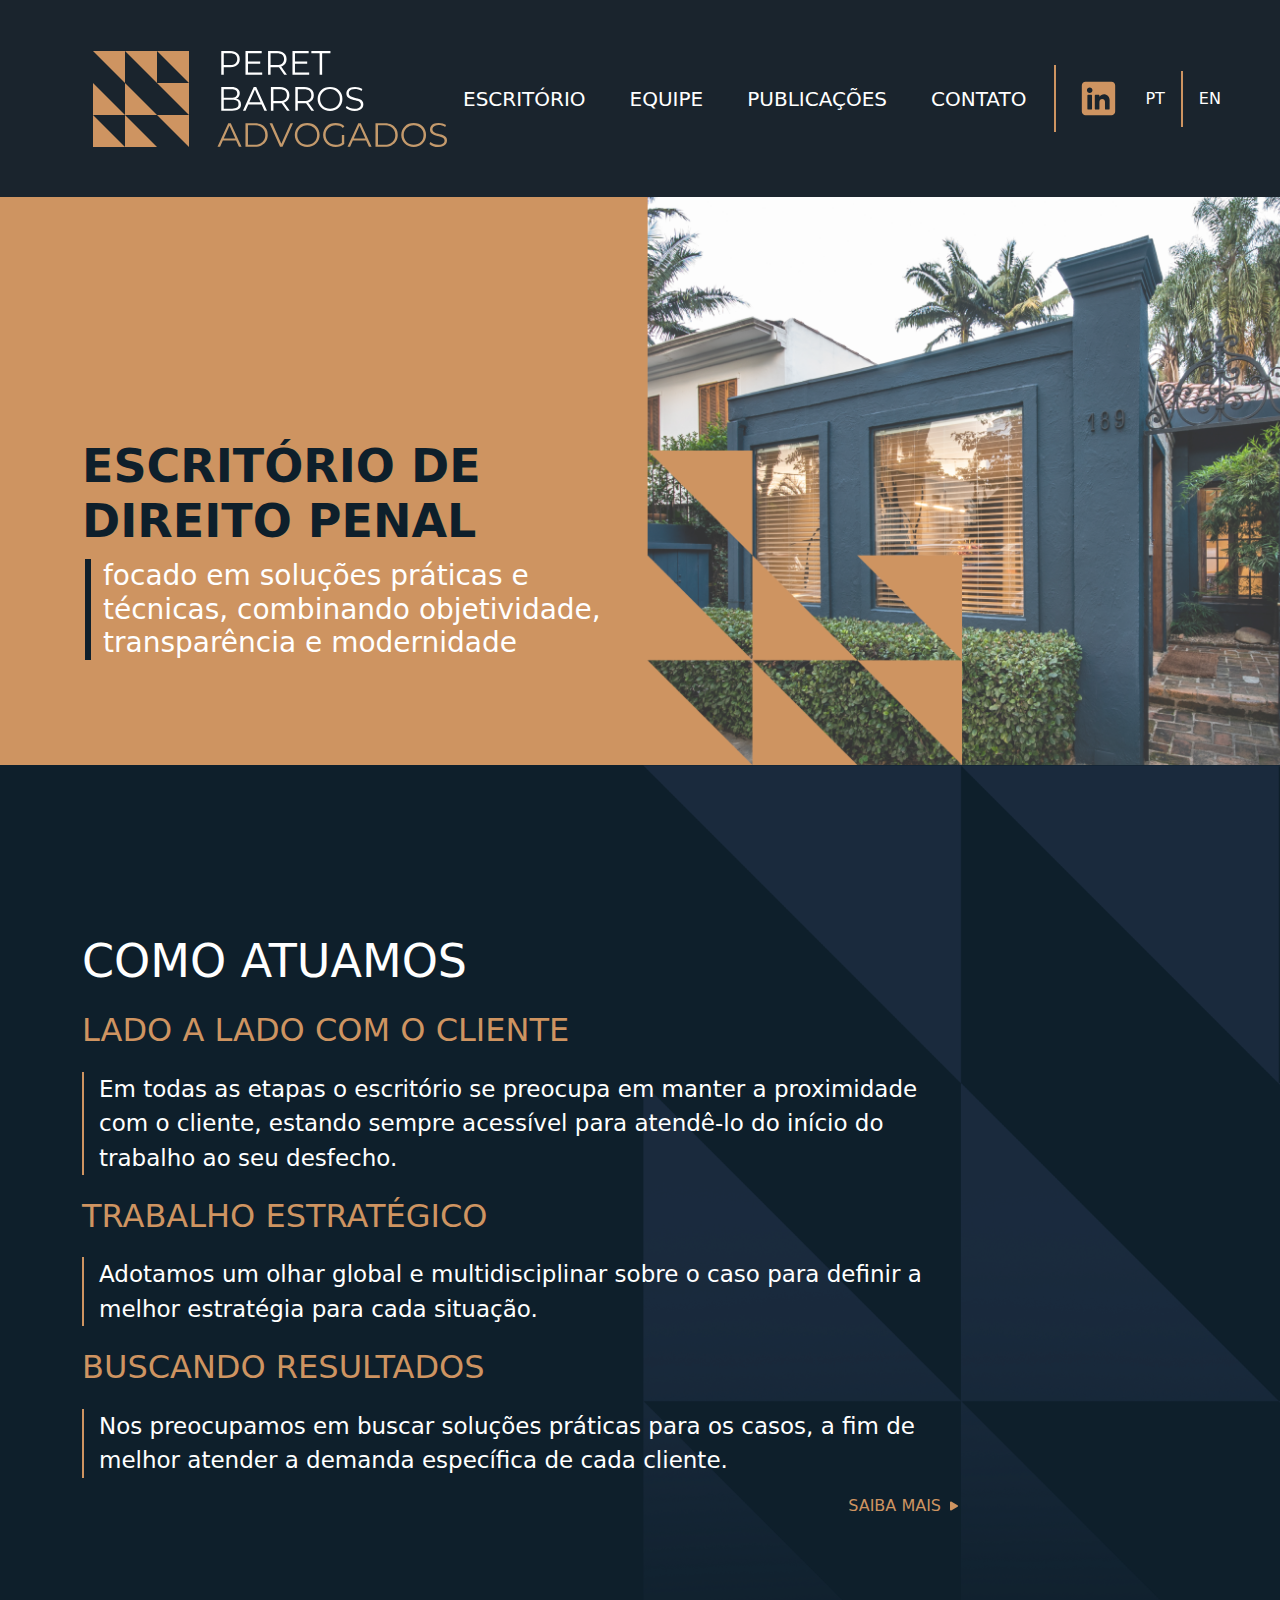
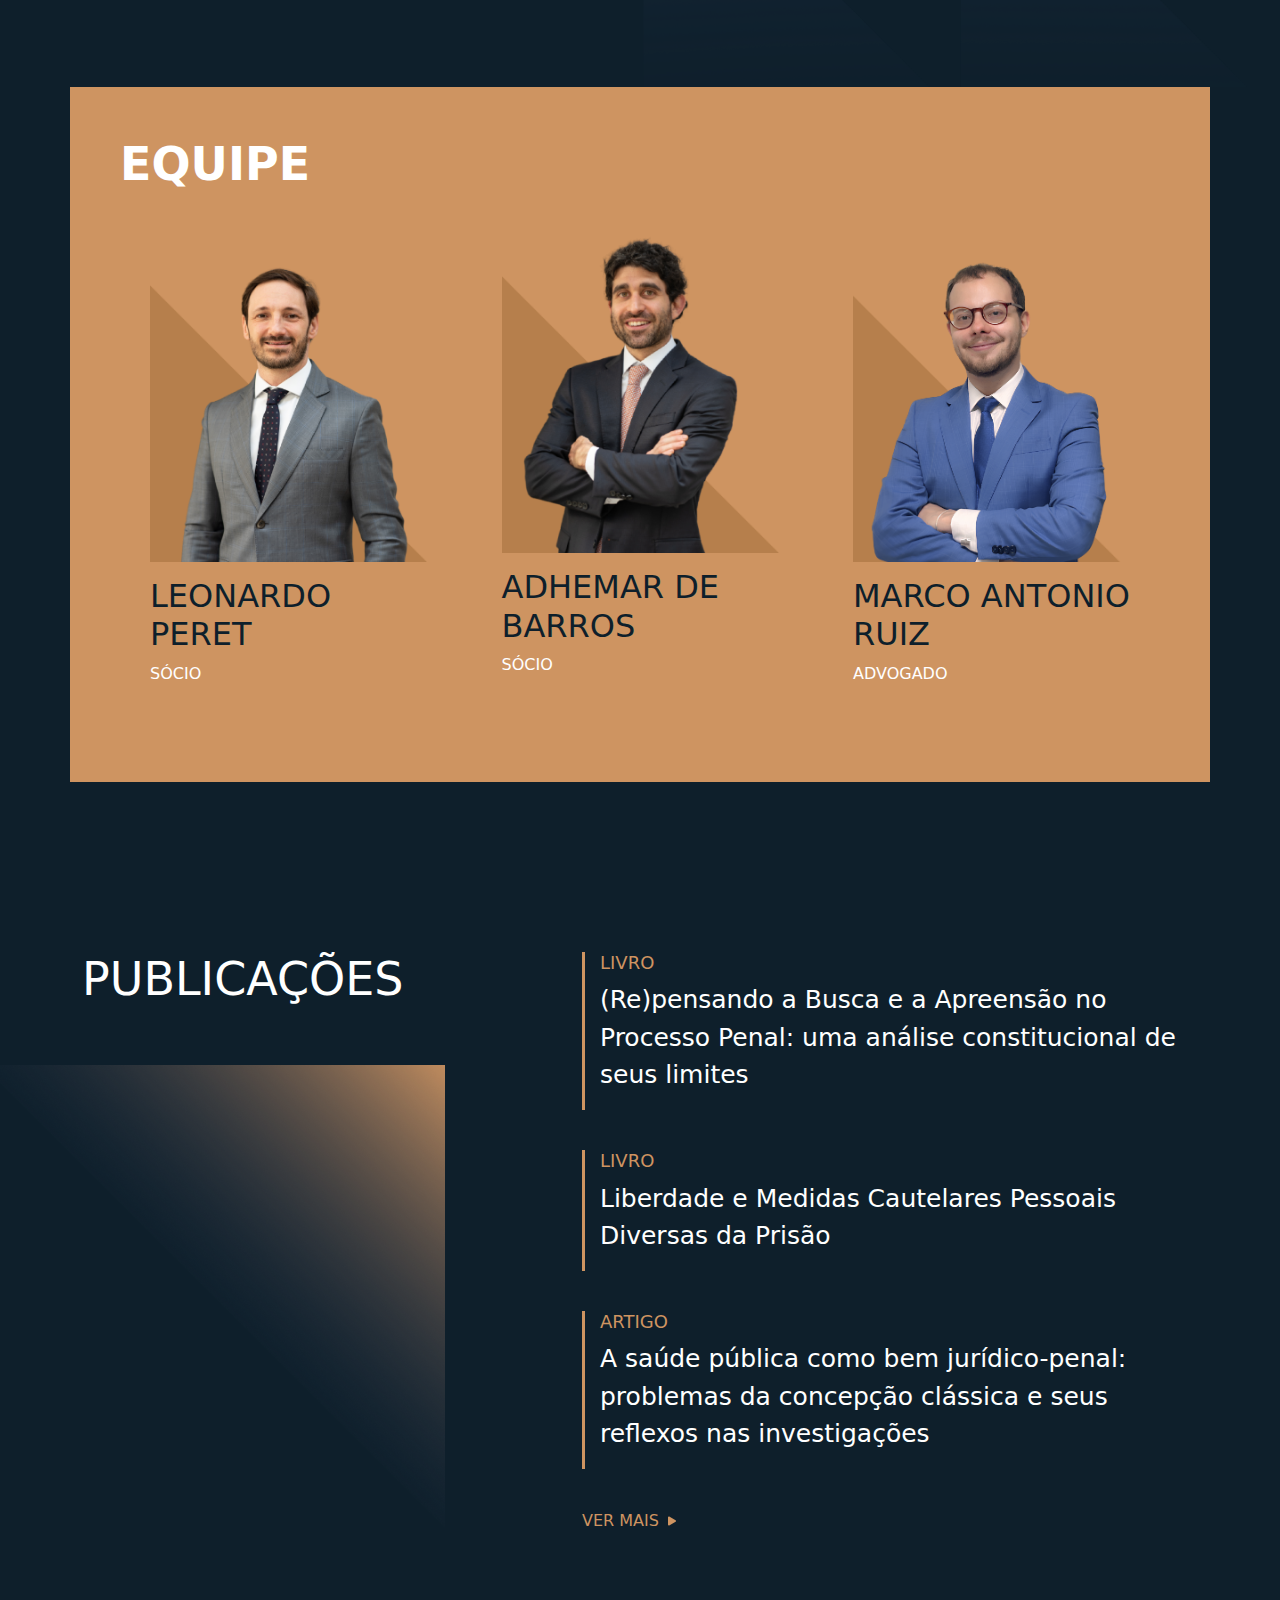
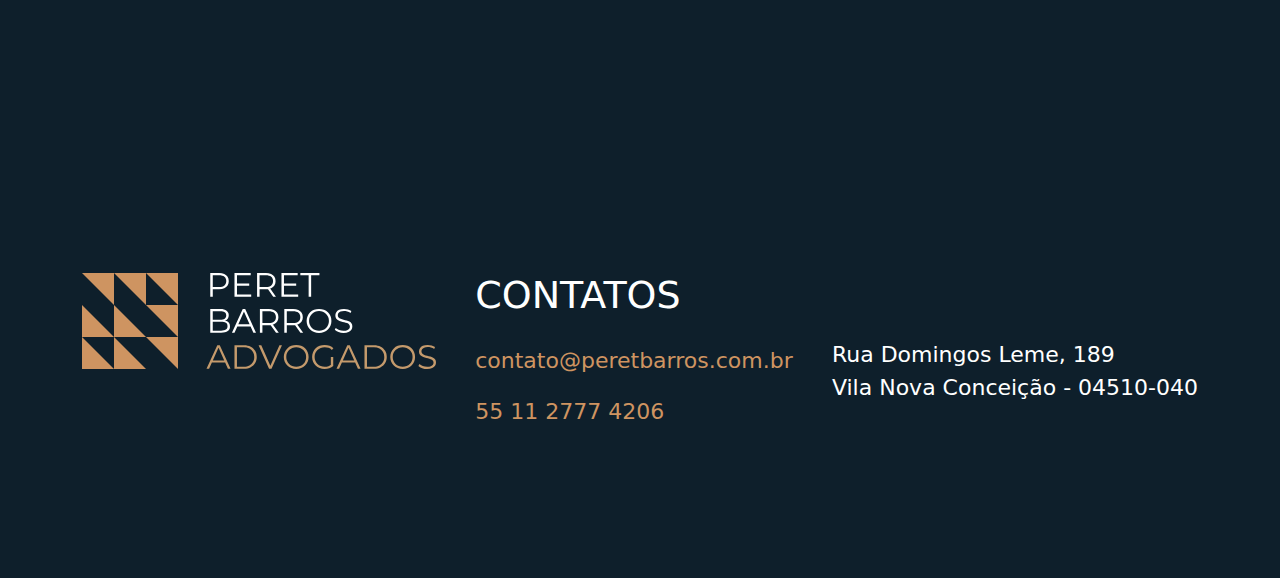
==== commit db8cf526: "feat: alterações" ====
--- a/src/index.html
+++ b/src/index.html
@@ -134,8 +134,8 @@
               <div class="livro">
                 <h3 class="subtitle2">ARTIGO</h3>
                 <p class="nome">
-                  Blefe nos acordos de delação premiada: pode o MP barganhar com
-                  o que não tem?
+                  A saúde pública como bem jurídico-penal: problemas da
+                  concepção clássica e seus reflexos nas investigações
                 </p>
               </div>
 
